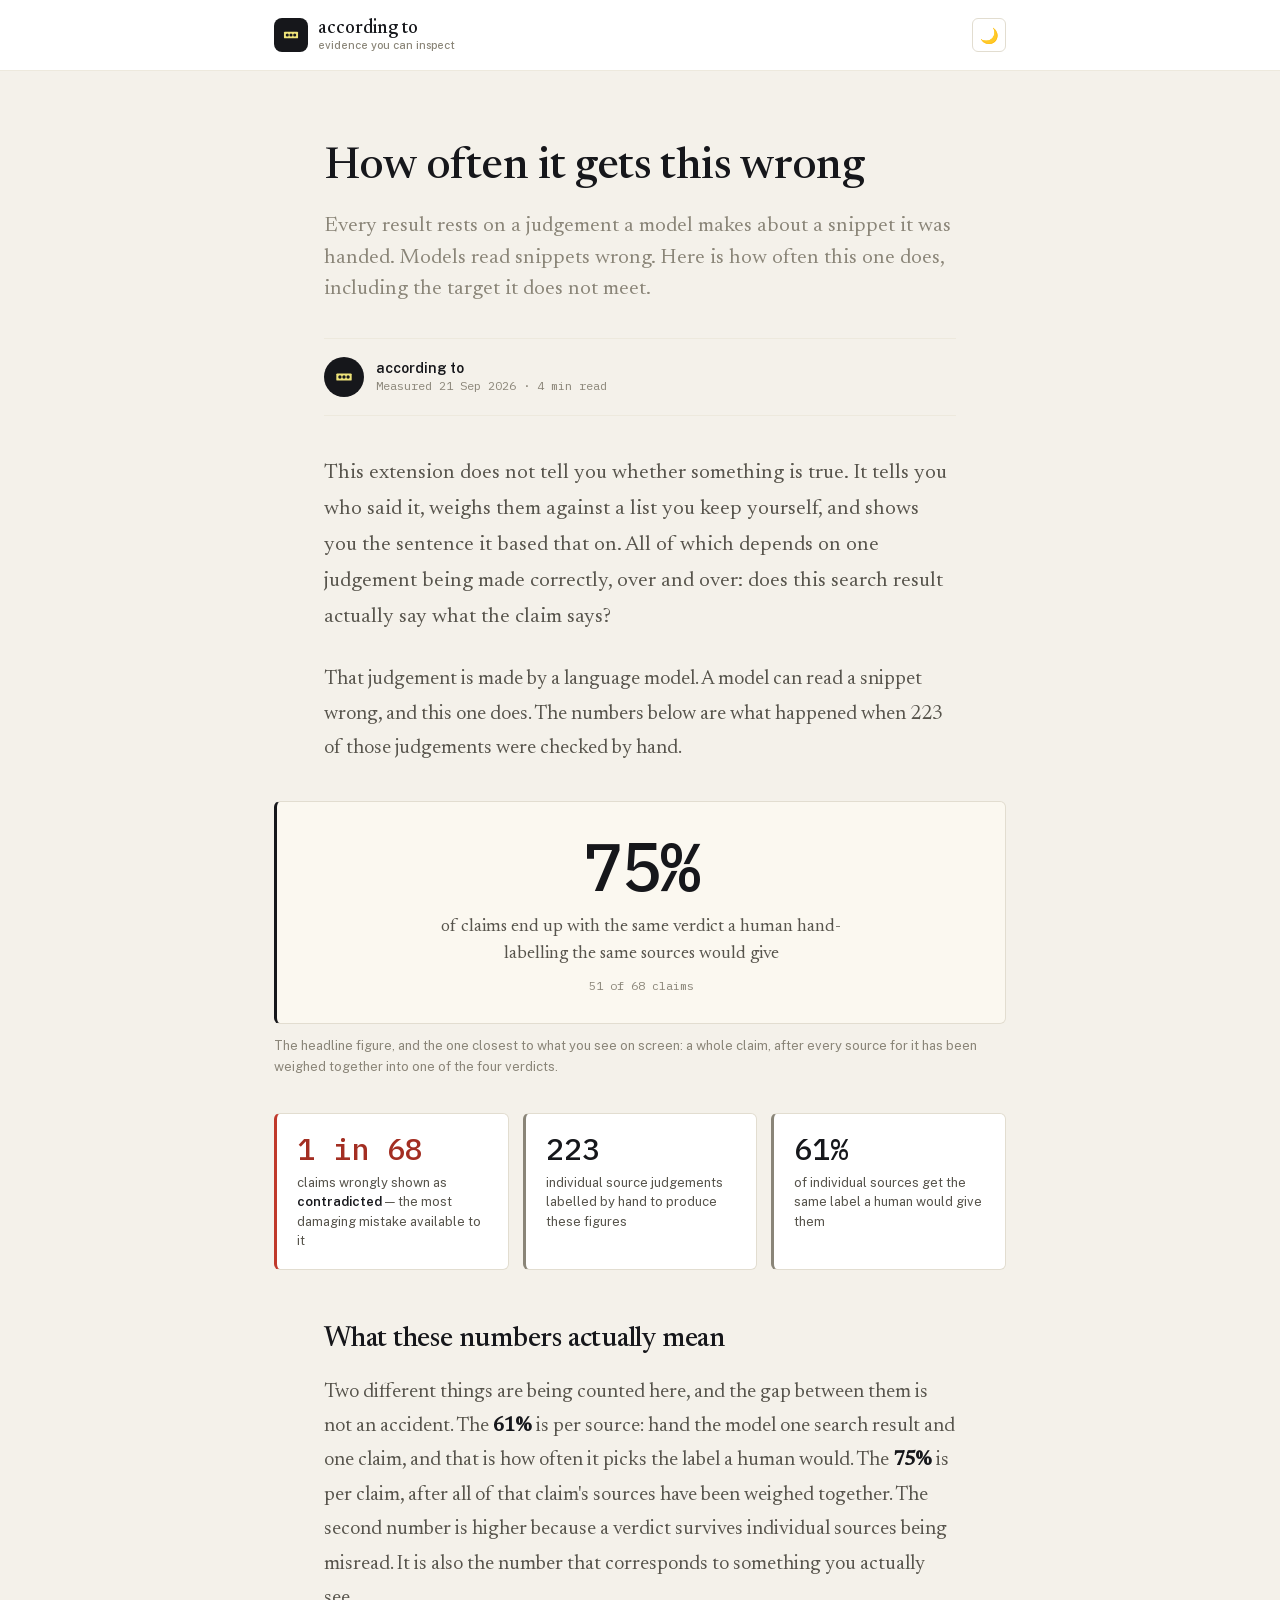
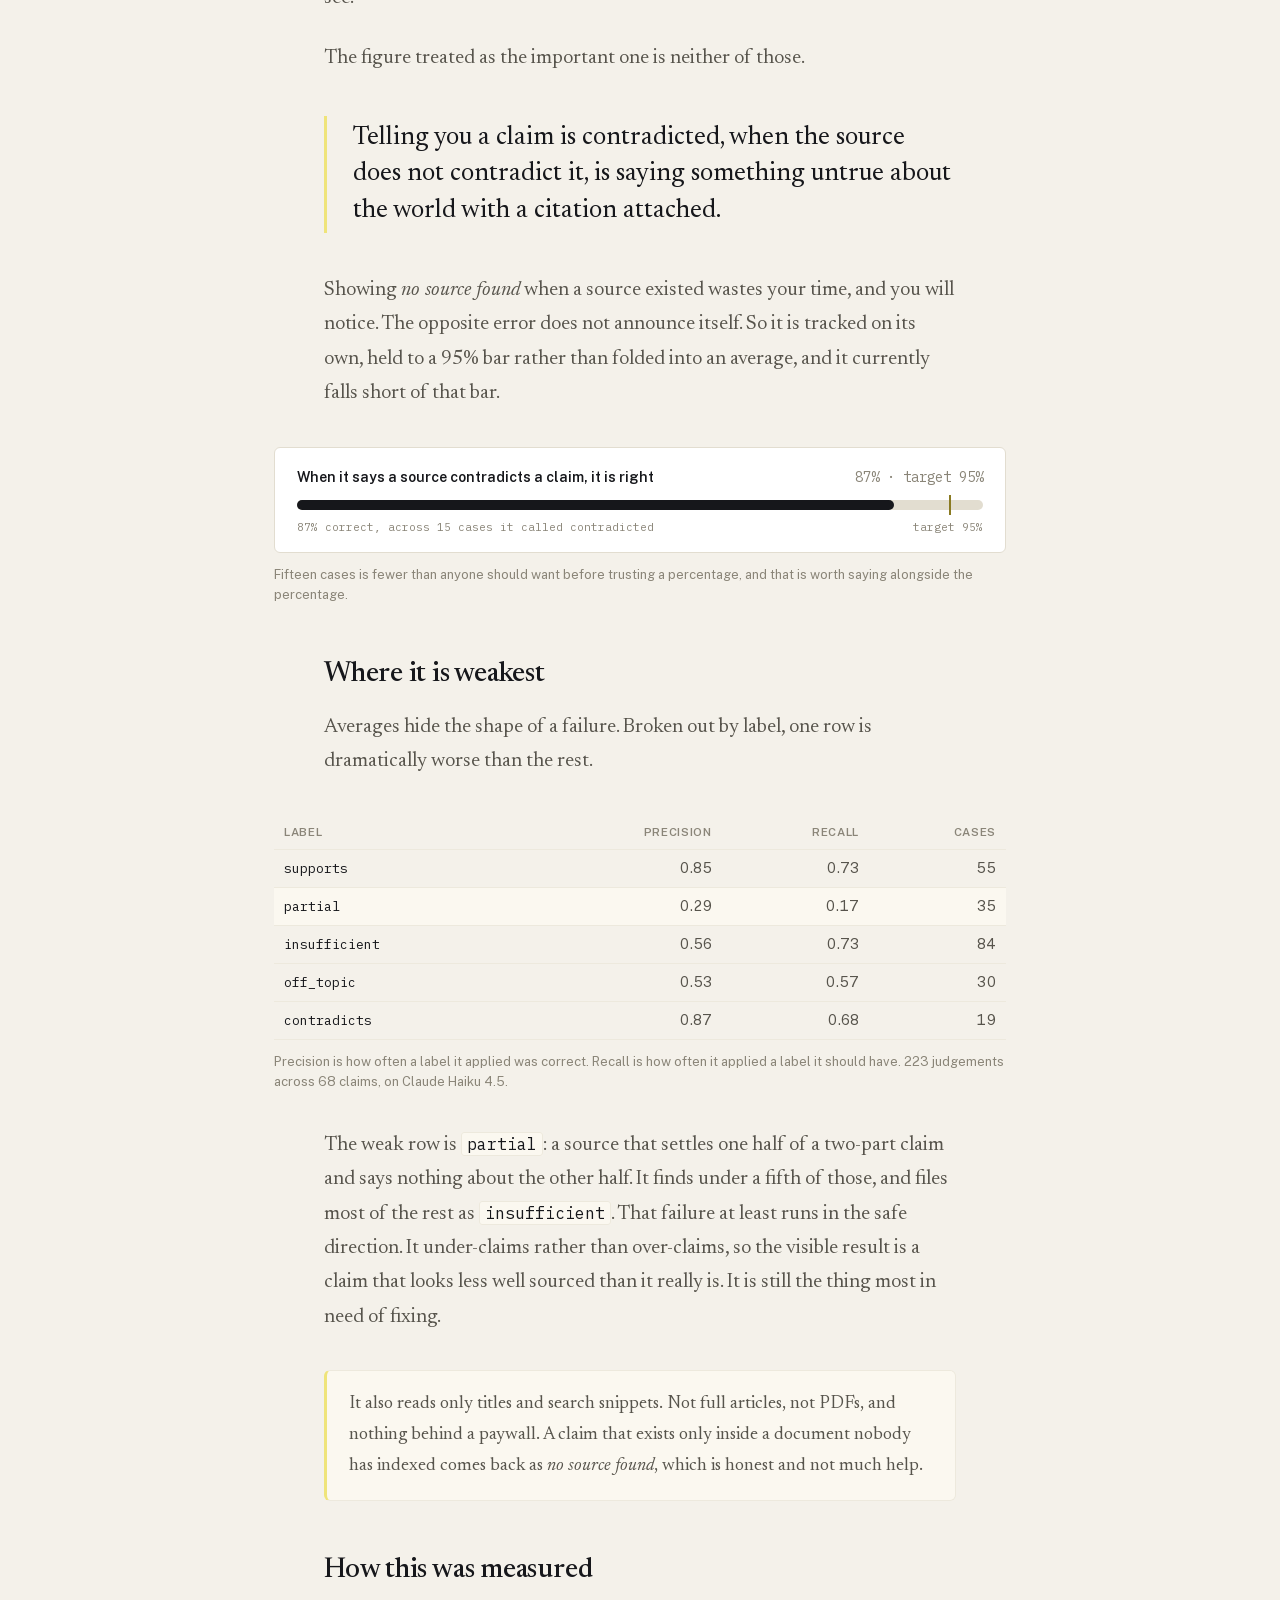
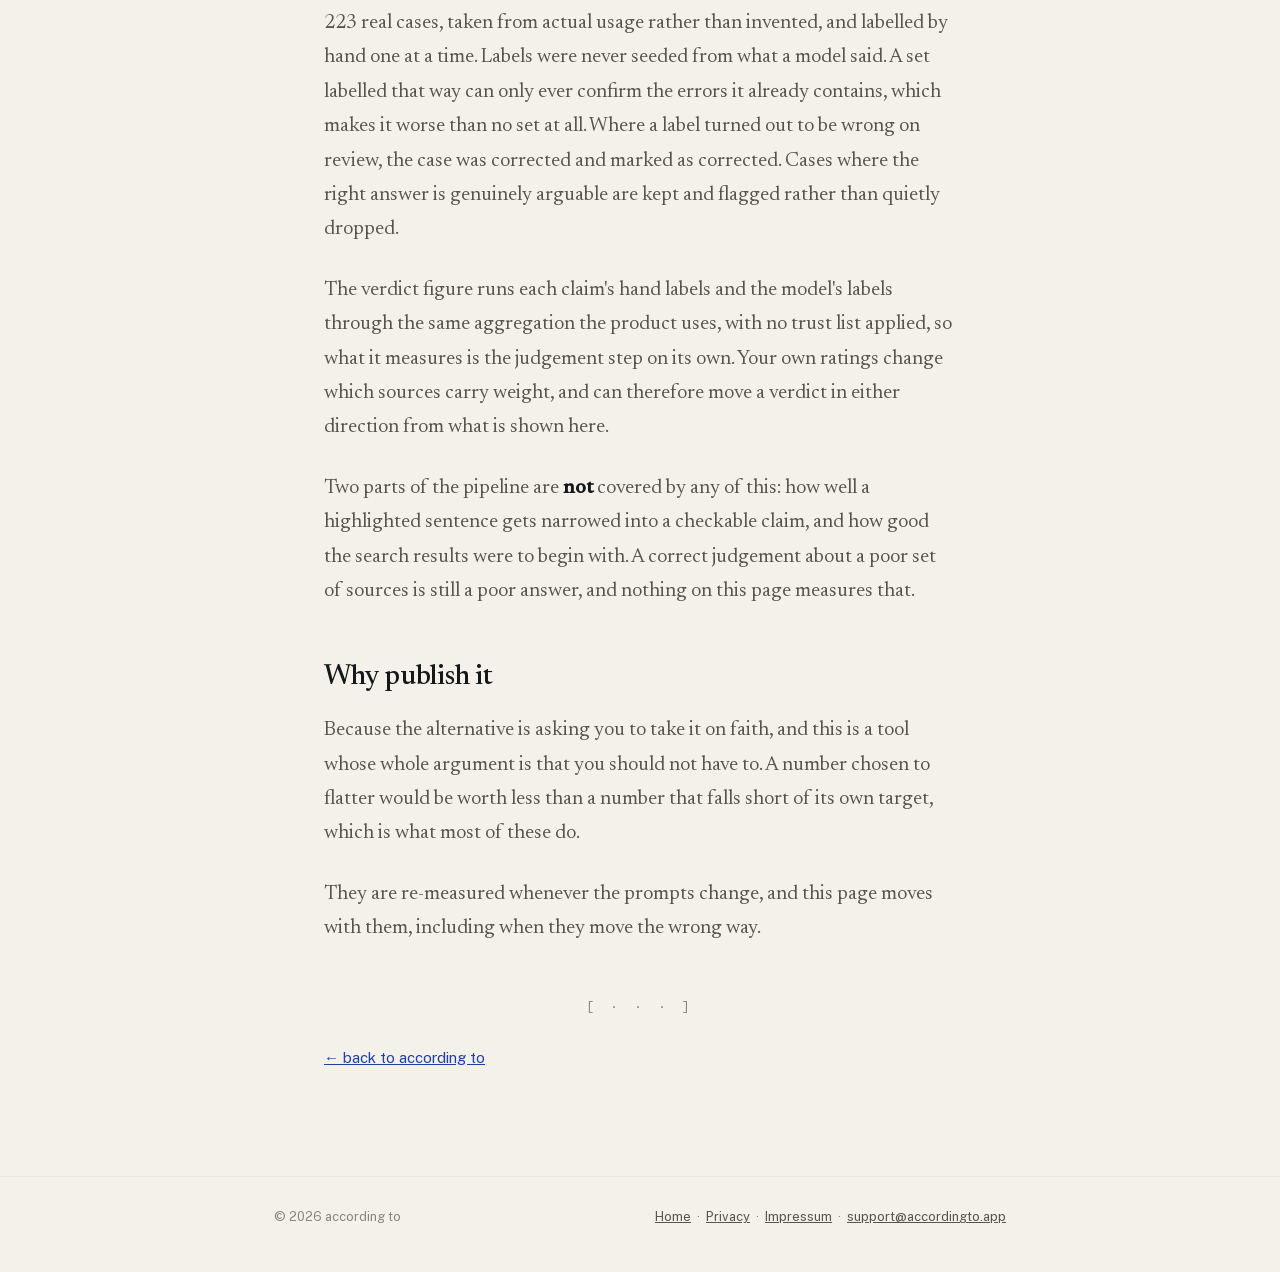
==== accuracy.html @ 65d90afd "Publish the numbers instead of asking to be trusted The site argues the model is boxed in and every " ====
<!DOCTYPE html>
<html lang="en">
<head>
<meta charset="utf-8" />
<!-- Same policy as privacy.html; see the note there for why it rides in a
     meta tag. This page makes no Supabase or backend calls of its own, so
     connect-src is narrowed to the analytics beacon only. -->
<meta http-equiv="Content-Security-Policy" content="default-src 'none'; script-src 'self' 'unsafe-inline' https://static.cloudflareinsights.com; style-src 'self' 'unsafe-inline'; font-src 'self'; img-src 'self' data:; connect-src 'self' https://cloudflareinsights.com; base-uri 'none'; form-action 'self'" />
<meta name="referrer" content="strict-origin-when-cross-origin" />
<script src="assets/theme-init.js"></script>
<meta name="viewport" content="width=device-width, initial-scale=1" />
<title>How often it gets this wrong — according to</title>
<meta name="description" content="Measured accuracy of according to's source judgements, on 223 hand-labelled cases. Including the target it does not meet." />
<meta property="og:title" content="How often it gets this wrong — according to" />
<meta property="og:description" content="Measured accuracy on 223 hand-labelled cases, including the target it does not meet." />
<meta property="og:type" content="article" />
<link rel="icon" href="data:image/svg+xml,%3Csvg xmlns='http://www.w3.org/2000/svg' viewBox='0 0 100 100'%3E%3Crect x='2' y='2' width='96' height='96' rx='18' fill='%2316171B'/%3E%3Crect x='18' y='35' width='64' height='30' rx='4' fill='%23EFE47A'/%3E%3Ccircle cx='33' cy='50' r='7' fill='%2316171B'/%3E%3Ccircle cx='50' cy='50' r='7' fill='%2316171B'/%3E%3Ccircle cx='67' cy='50' r='7' fill='%2316171B'/%3E%3C/svg%3E" />
<link rel="stylesheet" href="assets/fonts.css" />
<style>
  /* Token block copied from privacy.html so the static pages stay in
     lockstep. The two status colours are added because this page talks
     about verdicts, and they are used ONLY where the number is about that
     verdict — per BRAND.md colour carries verdict meaning and nothing else,
     which is why the meter fill, the hero and every other accent is ink. */
  :root {
    --ink: #16171B;
    --paper: #F4F1EA;
    --white: #FFFFFF;
    --callout: #FBF8F0;
    --slot: #EFE47A;
    --bracket: #8A7A22;
    --link: #1F3FA8;
    --link-hover: #16307E;
    --body-text: #57544C;
    --meta: #8A8578;
    --hairline: #E2DDD0;
    --hairline-soft: #EDE9DD;
    --contradicted: #C0392B;
    --contradicted-text: #A32E22;
    --track: #E2DDD0;
  }
  @media (prefers-color-scheme: dark) {
    :root:not([data-theme="light"]) {
      --ink: #F4F1EA;
      --paper: #16171B;
      --white: #1F2025;
      --callout: #24211A;
      --slot: #EFE47A;
      --bracket: #D9C862;
      --link: #7C9CF0;
      --link-hover: #A9BEF2;
      --body-text: #C9C4B8;
      --meta: #9C9686;
      --hairline: #35322A;
      --hairline-soft: #2A2820;
      --contradicted: #E06B5D;
      --contradicted-text: #E8897D;
      --track: #35322A;
    }
  }
  :root[data-theme="dark"] {
    --ink: #F4F1EA;
    --paper: #16171B;
    --white: #1F2025;
    --callout: #24211A;
    --slot: #EFE47A;
    --bracket: #D9C862;
    --link: #7C9CF0;
    --link-hover: #A9BEF2;
    --body-text: #C9C4B8;
    --meta: #9C9686;
    --hairline: #35322A;
    --hairline-soft: #2A2820;
    --contradicted: #E06B5D;
    --contradicted-text: #E8897D;
    --track: #35322A;
  }
  * { box-sizing: border-box; }
  html, body {
    margin: 0;
    background: var(--paper);
    color: var(--ink);
    font-family: 'Public Sans', -apple-system, BlinkMacSystemFont, sans-serif;
  }
  a { color: var(--link); }
  a:hover { color: var(--link-hover); }

  /* --- Article measure -----------------------------------------------
     Two widths, deliberately. Running text sits at 680px, which is about
     70 characters of Newsreader at this size and the width long-form is
     comfortable at. Figures are allowed 780px so a five-column table and a
     three-up row of numbers don't have to be cramped into the text column.
     Everything collapses to one width below 860px. */
  .measure { max-width: 680px; margin: 0 auto; padding: 0 24px; }
  .measure-wide { max-width: 780px; margin: 0 auto; padding: 0 24px; }

  header.top {
    background: var(--white);
    padding: 18px 0;
    border-bottom: 1px solid var(--hairline-soft);
  }
  .top-inner { display: flex; align-items: center; justify-content: space-between; gap: 16px; flex-wrap: wrap; }
  .brand { display: flex; align-items: center; gap: 10px; }
  .theme-toggle {
    width: 34px; height: 34px; border-radius: 6px; border: 1px solid var(--hairline); background: var(--white);
    font-size: 15px; line-height: 1; cursor: pointer; display: flex; align-items: center; justify-content: center;
    color: inherit;
  }
  .theme-toggle:hover { background: var(--paper); }
  .mark {
    width: 34px; height: 34px; border-radius: 8px; background: var(--ink);
    display: flex; align-items: center; justify-content: center; flex-shrink: 0;
  }
  .mark svg { width: 22px; height: 22px; }
  .wordmark { font-family: 'Newsreader', serif; font-weight: 500; font-size: 19px; white-space: nowrap; }
  .tagline { font-family: 'Public Sans', sans-serif; font-size: 11px; font-weight: 500; color: var(--meta); margin-top: 1px; }

  /* --- Masthead ------------------------------------------------------- */
  article { padding: 72px 0 80px; }
  h1 {
    font-family: 'Newsreader', serif;
    font-weight: 500;
    font-size: 44px;
    line-height: 1.14;
    letter-spacing: -0.012em;
    margin: 0 0 18px;
    color: var(--ink);
  }
  .deck {
    font-family: 'Newsreader', serif;
    font-weight: 400;
    font-size: 21px;
    line-height: 1.5;
    color: var(--meta);
    margin: 0 0 32px;
  }
  .byline {
    display: flex;
    align-items: center;
    gap: 12px;
    padding: 18px 0;
    border-top: 1px solid var(--hairline-soft);
    border-bottom: 1px solid var(--hairline-soft);
    margin-bottom: 40px;
  }
  .byline .mark { width: 40px; height: 40px; border-radius: 50%; }
  .byline .mark svg { width: 24px; height: 24px; }
  .byline-name { font-size: 14px; font-weight: 600; color: var(--ink); }
  .byline-meta {
    font-family: 'IBM Plex Mono', monospace;
    font-size: 12px;
    color: var(--meta);
    margin-top: 2px;
  }

  /* --- Running text ---------------------------------------------------
     Newsreader for body copy, not Public Sans. BRAND.md gives Newsreader
     to "the name, claims, headlines — the writer's voice", and this page is
     an argument rather than UI chrome. Sans is kept for the things that
     really are chrome: figure labels, table headers, the byline. */
  article p {
    font-family: 'Newsreader', serif;
    font-size: 20px;
    line-height: 1.72;
    color: var(--body-text);
    margin: 0 0 26px;
  }
  article p.first { font-size: 21px; }
  article strong { color: var(--ink); font-weight: 600; }
  article em { font-style: italic; }
  h2 {
    font-family: 'Newsreader', serif;
    font-weight: 500;
    font-size: 28px;
    line-height: 1.25;
    color: var(--ink);
    margin: 52px 0 18px;
    letter-spacing: -0.008em;
  }
  code {
    font-family: 'IBM Plex Mono', monospace;
    font-size: 0.8em;
    background: var(--callout);
    border: 1px solid var(--hairline-soft);
    border-radius: 3px;
    padding: 1px 5px;
    color: var(--ink);
  }

  /* --- Pull quote ----------------------------------------------------- */
  .pull {
    font-family: 'Newsreader', serif;
    font-size: 26px;
    line-height: 1.4;
    color: var(--ink);
    border-left: 3px solid var(--slot);
    padding: 4px 0 4px 26px;
    margin: 40px 0;
  }

  /* --- Figures --------------------------------------------------------
     Each block of numbers is a <figure> with a <figcaption>, so it reads as
     an exhibit in an article rather than a dashboard tile dropped into
     prose. Captions are sans and small: they are apparatus, not voice. */
  figure { margin: 36px 0; }
  figcaption {
    font-family: 'Public Sans', sans-serif;
    font-size: 13px;
    line-height: 1.55;
    color: var(--meta);
    margin-top: 12px;
  }

  .hero {
    background: var(--callout);
    border: 1px solid var(--hairline);
    border-left: 3px solid var(--ink);
    border-radius: 6px;
    padding: 30px 32px;
    text-align: center;
  }
  /* Counts are IBM Plex Mono per BRAND.md ("the machine speaking"), which
     also keeps the headline number out of the serif used for the writing —
     a measurement is not the author's voice. Proportional figures here;
     tabular widths make a 2-3 digit number look gappy at display size. The
     table below is where tabular-nums actually belongs. */
  .hero-value {
    font-family: 'IBM Plex Mono', monospace;
    font-weight: 500;
    font-size: 68px;
    line-height: 1;
    color: var(--ink);
    letter-spacing: -0.03em;
  }
  .hero-label {
    font-family: 'Newsreader', serif;
    font-size: 18px;
    line-height: 1.5;
    color: var(--body-text);
    margin: 14px auto 0;
    max-width: 42ch;
  }
  .hero-sub { font-family: 'IBM Plex Mono', monospace; font-size: 12px; color: var(--meta); margin-top: 10px; }

  .kpis { display: grid; grid-template-columns: repeat(3, 1fr); gap: 14px; }
  .kpi {
    background: var(--white);
    border: 1px solid var(--hairline);
    border-left: 3px solid var(--meta);
    border-radius: 6px;
    padding: 18px 20px;
  }
  .kpi.is-contradicted { border-left-color: var(--contradicted); }
  .kpi-value { font-family: 'IBM Plex Mono', monospace; font-weight: 500; font-size: 30px; line-height: 1.1; color: var(--ink); }
  .kpi.is-contradicted .kpi-value { color: var(--contradicted-text); }
  .kpi-label { font-size: 13px; line-height: 1.5; color: var(--body-text); margin-top: 8px; }

  /* A ratio against a stated limit is a meter, not a one-bar bar chart. The
     fill is ink, not a status colour: "below target" is not one of the four
     verdicts, and borrowing a verdict colour for it would make the palette
     mean two different things on one page. The target is a marked position
     on the track so the gap is shown rather than described. */
  .meter-block {
    background: var(--white);
    border: 1px solid var(--hairline);
    border-radius: 6px;
    padding: 20px 22px 18px;
  }
  .meter-head { display: flex; justify-content: space-between; align-items: baseline; gap: 12px; flex-wrap: wrap; margin-bottom: 14px; }
  .meter-title { font-size: 14px; color: var(--ink); font-weight: 600; }
  .meter-num { font-family: 'IBM Plex Mono', monospace; font-size: 14px; color: var(--meta); }
  .meter-track { position: relative; height: 10px; background: var(--track); border-radius: 5px; }
  .meter-fill { position: absolute; left: 0; top: 0; bottom: 0; width: 87%; background: var(--ink); border-radius: 5px; }
  .meter-target { position: absolute; left: 95%; top: -5px; bottom: -5px; width: 2px; background: var(--bracket); }
  .meter-legend {
    display: flex; justify-content: space-between; gap: 12px;
    font-family: 'IBM Plex Mono', monospace; font-size: 11px; color: var(--meta); margin-top: 10px;
  }

  table { width: 100%; border-collapse: collapse; font-size: 14px; font-family: 'Public Sans', sans-serif; }
  th, td { text-align: right; padding: 10px 10px; border-bottom: 1px solid var(--hairline-soft); }
  th:first-child, td:first-child { text-align: left; }
  thead th {
    font-size: 11.5px; font-weight: 600; color: var(--meta);
    text-transform: uppercase; letter-spacing: 0.06em;
  }
  tbody td { color: var(--body-text); font-variant-numeric: tabular-nums; }
  tbody th { font-family: 'IBM Plex Mono', monospace; font-weight: 400; font-size: 13px; color: var(--ink); }
  tbody tr.is-weak td, tbody tr.is-weak th { background: var(--callout); }

  .note {
    background: var(--callout);
    border: 1px solid var(--hairline-soft);
    border-left: 3px solid var(--slot);
    border-radius: 6px;
    padding: 18px 22px;
    margin: 36px 0;
  }
  .note p { margin: 0; font-size: 18px; }

  .endmark {
    margin: 52px 0 0;
    text-align: center;
    font-family: 'IBM Plex Mono', monospace;
    color: var(--meta);
    font-size: 13px;
    letter-spacing: 0.3em;
  }
  .backlink { margin-top: 30px; font-size: 15px; font-family: 'Public Sans', sans-serif; }

  footer {
    padding: 32px 0 48px;
    border-top: 1px solid var(--hairline-soft);
    color: var(--meta);
    font-size: 13px;
  }
  .footer-inner { display: flex; justify-content: space-between; flex-wrap: wrap; gap: 10px; }
  footer a { color: var(--body-text); }

  @media (max-width: 860px) {
    .measure-wide { max-width: 680px; }
  }
  @media (max-width: 560px) {
    article { padding: 44px 0 56px; }
    h1 { font-size: 32px; }
    .deck { font-size: 18px; }
    h2 { font-size: 24px; margin-top: 42px; }
    article p, .note p { font-size: 18px; }
    article p.first { font-size: 19px; }
    .pull { font-size: 21px; padding-left: 18px; }
    .hero { padding: 24px 20px; }
    .hero-value { font-size: 50px; }
    .hero-label { font-size: 17px; }
    .kpis { grid-template-columns: 1fr; }
    table { font-size: 13px; }
    th, td { padding: 8px 6px; }
  }
</style>
</head>
<body>

<header class="top">
  <div class="measure-wide top-inner">
    <a class="brand" href="index.html" style="text-decoration:none; color:inherit;">
      <div class="mark">
        <svg viewBox="0 0 100 100"><rect x="18" y="35" width="64" height="30" rx="4" fill="#EFE47A"/><circle cx="33" cy="50" r="7" fill="#16171B"/><circle cx="50" cy="50" r="7" fill="#16171B"/><circle cx="67" cy="50" r="7" fill="#16171B"/></svg>
      </div>
      <div>
        <div class="wordmark">according to</div>
        <div class="tagline">evidence you can inspect</div>
      </div>
    </a>
    <button type="button" id="theme-toggle" class="theme-toggle"></button>
  </div>
</header>

<article>
  <div class="measure">
    <h1>How often it gets this wrong</h1>
    <p class="deck">
      Every result rests on a judgement a model makes about a snippet it
      was handed. Models read snippets wrong. Here is how often this one
      does, including the target it does not meet.
    </p>

    <div class="byline">
      <div class="mark">
        <svg viewBox="0 0 100 100"><rect x="18" y="35" width="64" height="30" rx="4" fill="#EFE47A"/><circle cx="33" cy="50" r="7" fill="#16171B"/><circle cx="50" cy="50" r="7" fill="#16171B"/><circle cx="67" cy="50" r="7" fill="#16171B"/></svg>
      </div>
      <div>
        <div class="byline-name">according to</div>
        <div class="byline-meta">Measured 21 Sep 2026 · 4 min read</div>
      </div>
    </div>

    <p class="first">
      This extension does not tell you whether something is true. It tells
      you who said it, weighs them against a list you keep yourself, and
      shows you the sentence it based that on. All of which depends on one
      judgement being made correctly, over and over: does this search
      result actually say what the claim says?
    </p>

    <p>
      That judgement is made by a language model. A model can read a
      snippet wrong, and this one does. The numbers below are what
      happened when 223 of those judgements were checked by hand.
    </p>
  </div>

  <div class="measure-wide">
    <figure>
      <div class="hero">
        <div class="hero-value">75%</div>
        <div class="hero-label">of claims end up with the same verdict a human hand-labelling the same sources would give</div>
        <div class="hero-sub">51 of 68 claims</div>
      </div>
      <figcaption>
        The headline figure, and the one closest to what you see on screen:
        a whole claim, after every source for it has been weighed together
        into one of the four verdicts.
      </figcaption>
    </figure>

    <figure>
      <div class="kpis">
        <div class="kpi is-contradicted">
          <div class="kpi-value">1 in 68</div>
          <div class="kpi-label">claims wrongly shown as <strong>contradicted</strong> — the most damaging mistake available to it</div>
        </div>
        <div class="kpi">
          <div class="kpi-value">223</div>
          <div class="kpi-label">individual source judgements labelled by hand to produce these figures</div>
        </div>
        <div class="kpi">
          <div class="kpi-value">61%</div>
          <div class="kpi-label">of individual sources get the same label a human would give them</div>
        </div>
      </div>
    </figure>
  </div>

  <div class="measure">
    <h2>What these numbers actually mean</h2>

    <p>
      Two different things are being counted here, and the gap between
      them is not an accident. The <strong>61%</strong> is per source:
      hand the model one search result and one claim, and that is how
      often it picks the label a human would. The <strong>75%</strong> is
      per claim, after all of that claim's sources have been weighed
      together. The second number is higher because a verdict survives
      individual sources being misread. It is also the number that
      corresponds to something you actually see.
    </p>

    <p>
      The figure treated as the important one is neither of those.
    </p>

    <p class="pull">
      Telling you a claim is contradicted, when the source does not
      contradict it, is saying something untrue about the world with a
      citation attached.
    </p>

    <p>
      Showing <em>no source found</em> when a source existed wastes your
      time, and you will notice. The opposite error does not announce
      itself. So it is tracked on its own, held to a 95% bar rather than
      folded into an average, and it currently falls short of that bar.
    </p>
  </div>

  <div class="measure-wide">
    <figure>
      <div class="meter-block">
        <div class="meter-head">
          <span class="meter-title">When it says a source contradicts a claim, it is right</span>
          <span class="meter-num">87% · target 95%</span>
        </div>
        <div class="meter-track">
          <div class="meter-fill"></div>
          <div class="meter-target" title="target: 95%"></div>
        </div>
        <div class="meter-legend">
          <span>87% correct, across 15 cases it called contradicted</span>
          <span>target 95%</span>
        </div>
      </div>
      <figcaption>
        Fifteen cases is fewer than anyone should want before trusting a
        percentage, and that is worth saying alongside the percentage.
      </figcaption>
    </figure>
  </div>

  <div class="measure">
    <h2>Where it is weakest</h2>

    <p>
      Averages hide the shape of a failure. Broken out by label, one row
      is dramatically worse than the rest.
    </p>
  </div>

  <div class="measure-wide">
    <figure>
      <table>
        <thead>
          <tr>
            <th scope="col">Label</th>
            <th scope="col">Precision</th>
            <th scope="col">Recall</th>
            <th scope="col">Cases</th>
          </tr>
        </thead>
        <tbody>
          <tr><th scope="row">supports</th><td>0.85</td><td>0.73</td><td>55</td></tr>
          <tr class="is-weak"><th scope="row">partial</th><td>0.29</td><td>0.17</td><td>35</td></tr>
          <tr><th scope="row">insufficient</th><td>0.56</td><td>0.73</td><td>84</td></tr>
          <tr><th scope="row">off_topic</th><td>0.53</td><td>0.57</td><td>30</td></tr>
          <tr><th scope="row">contradicts</th><td>0.87</td><td>0.68</td><td>19</td></tr>
        </tbody>
      </table>
      <figcaption>
        Precision is how often a label it applied was correct. Recall is
        how often it applied a label it should have. 223 judgements across
        68 claims, on Claude Haiku 4.5.
      </figcaption>
    </figure>
  </div>

  <div class="measure">
    <p>
      The weak row is <code>partial</code>: a source that settles one half
      of a two-part claim and says nothing about the other half. It finds
      under a fifth of those, and files most of the rest as
      <code>insufficient</code>. That failure at least runs in the safe
      direction. It under-claims rather than over-claims, so the visible
      result is a claim that looks less well sourced than it really is.
      It is still the thing most in need of fixing.
    </p>

    <div class="note">
      <p>
        It also reads only titles and search snippets. Not full articles,
        not PDFs, and nothing behind a paywall. A claim that exists only
        inside a document nobody has indexed comes back as <em>no source
        found</em>, which is honest and not much help.
      </p>
    </div>

    <h2>How this was measured</h2>

    <p>
      223 real cases, taken from actual usage rather than invented, and
      labelled by hand one at a time. Labels were never seeded from what a
      model said. A set labelled that way can only ever confirm the errors
      it already contains, which makes it worse than no set at all. Where
      a label turned out to be wrong on review, the case was corrected and
      marked as corrected. Cases where the right answer is genuinely
      arguable are kept and flagged rather than quietly dropped.
    </p>

    <p>
      The verdict figure runs each claim's hand labels and the model's
      labels through the same aggregation the product uses, with no trust
      list applied, so what it measures is the judgement step on its own.
      Your own ratings change which sources carry weight, and can
      therefore move a verdict in either direction from what is shown
      here.
    </p>

    <p>
      Two parts of the pipeline are <strong>not</strong> covered by any of
      this: how well a highlighted sentence gets narrowed into a checkable
      claim, and how good the search results were to begin with. A correct
      judgement about a poor set of sources is still a poor answer, and
      nothing on this page measures that.
    </p>

    <h2>Why publish it</h2>

    <p>
      Because the alternative is asking you to take it on faith, and this
      is a tool whose whole argument is that you should not have to. A
      number chosen to flatter would be worth less than a number that
      falls short of its own target, which is what most of these do.
    </p>

    <p>
      They are re-measured whenever the prompts change, and this page moves
      with them, including when they move the wrong way.
    </p>

    <div class="endmark">[ · · · ]</div>

    <p class="backlink"><a href="index.html">← back to according to</a></p>
  </div>
</article>

<footer>
  <div class="measure-wide footer-inner">
    <span>© 2026 according to</span>
    <span>
      <a href="index.html">Home</a>
      &nbsp;·&nbsp;
      <a href="privacy.html">Privacy</a>
      &nbsp;·&nbsp;
      <a href="impressum.html">Impressum</a>
      &nbsp;·&nbsp;
      <a href="mailto:support@accordingto.app">support@accordingto.app</a>
    </span>
  </div>
</footer>

<script type="module">
  import { initThemeToggle } from "./assets/theme.js";
  initThemeToggle(document.getElementById("theme-toggle"));
</script>

<!-- Cloudflare Web Analytics, same cookieless setup and the same reason as
     every other page here; see privacy.html for the full note. -->
<script defer src="https://static.cloudflareinsights.com/beacon.min.js" data-cf-beacon='{"token": "5dee5a6dd27b459882c995004326b270"}'></script>

</body>
</html>
---- assets/fonts.css ----
/* Self-hosted copies of the three brand faces, replacing the stylesheet and
   font files that were being hotlinked from fonts.googleapis.com and
   fonts.gstatic.com on every page load.

   Why: hotlinking discloses each visitor's IP address to Google purely to
   fetch a font, which is a disclosure with no upside for the visitor and a
   well-litigated one in DE/AT (LG Muenchen I, 3 O 17493/20, Jan 2022). It also
   meant the privacy policy had to explain a third party that the site did not
   need. Serving the same files from this origin removes the third party, the
   disclosure and the explanation at once, and removes two remote round-trips
   from first paint.

   All three faces are SIL Open Font License 1.1, which permits bundling and
   redistribution -- see handoff/BRAND.md in the extension repo.

   Latin and latin-ext subsets only. The cyrillic, greek and vietnamese
   subsets Google also serves are dropped: nothing on this site sets text in
   them, and unicode-range means a browser would never download them anyway --
   they would only be dead weight in the repo.

   Generated from the css2 API response; regenerate the same way if a weight
   is ever added to the brand. */

/* latin-ext */
@font-face {
  font-family: 'IBM Plex Mono';
  font-style: normal;
  font-weight: 400;
  font-display: swap;
  src: url(fonts/ibm-plex-mono-400-latin-ext.woff2) format('woff2');
  unicode-range: U+0100-02BA, U+02BD-02C5, U+02C7-02CC, U+02CE-02D7, U+02DD-02FF, U+0304, U+0308, U+0329, U+1D00-1DBF, U+1E00-1E9F, U+1EF2-1EFF, U+2020, U+20A0-20AB, U+20AD-20C0, U+2113, U+2C60-2C7F, U+A720-A7FF;
}
/* latin */
@font-face {
  font-family: 'IBM Plex Mono';
  font-style: normal;
  font-weight: 400;
  font-display: swap;
  src: url(fonts/ibm-plex-mono-400-latin.woff2) format('woff2');
  unicode-range: U+0000-00FF, U+0131, U+0152-0153, U+02BB-02BC, U+02C6, U+02DA, U+02DC, U+0304, U+0308, U+0329, U+2000-206F, U+20AC, U+2122, U+2191, U+2193, U+2212, U+2215, U+FEFF, U+FFFD;
}
/* latin-ext */
@font-face {
  font-family: 'IBM Plex Mono';
  font-style: normal;
  font-weight: 500;
  font-display: swap;
  src: url(fonts/ibm-plex-mono-500-latin-ext.woff2) format('woff2');
  unicode-range: U+0100-02BA, U+02BD-02C5, U+02C7-02CC, U+02CE-02D7, U+02DD-02FF, U+0304, U+0308, U+0329, U+1D00-1DBF, U+1E00-1E9F, U+1EF2-1EFF, U+2020, U+20A0-20AB, U+20AD-20C0, U+2113, U+2C60-2C7F, U+A720-A7FF;
}
/* latin */
@font-face {
  font-family: 'IBM Plex Mono';
  font-style: normal;
  font-weight: 500;
  font-display: swap;
  src: url(fonts/ibm-plex-mono-500-latin.woff2) format('woff2');
  unicode-range: U+0000-00FF, U+0131, U+0152-0153, U+02BB-02BC, U+02C6, U+02DA, U+02DC, U+0304, U+0308, U+0329, U+2000-206F, U+20AC, U+2122, U+2191, U+2193, U+2212, U+2215, U+FEFF, U+FFFD;
}
/* latin-ext */
@font-face {
  font-family: 'Newsreader';
  font-style: italic;
  font-weight: 400;
  font-display: swap;
  src: url(fonts/newsreader-400-italic-latin-ext.woff2) format('woff2');
  unicode-range: U+0100-02BA, U+02BD-02C5, U+02C7-02CC, U+02CE-02D7, U+02DD-02FF, U+0304, U+0308, U+0329, U+1D00-1DBF, U+1E00-1E9F, U+1EF2-1EFF, U+2020, U+20A0-20AB, U+20AD-20C0, U+2113, U+2C60-2C7F, U+A720-A7FF;
}
/* latin */
@font-face {
  font-family: 'Newsreader';
  font-style: italic;
  font-weight: 400;
  font-display: swap;
  src: url(fonts/newsreader-400-italic-latin.woff2) format('woff2');
  unicode-range: U+0000-00FF, U+0131, U+0152-0153, U+02BB-02BC, U+02C6, U+02DA, U+02DC, U+0304, U+0308, U+0329, U+2000-206F, U+20AC, U+2122, U+2191, U+2193, U+2212, U+2215, U+FEFF, U+FFFD;
}
/* latin-ext */
@font-face {
  font-family: 'Newsreader';
  font-style: normal;
  font-weight: 400;
  font-display: swap;
  src: url(fonts/newsreader-400-latin-ext.woff2) format('woff2');
  unicode-range: U+0100-02BA, U+02BD-02C5, U+02C7-02CC, U+02CE-02D7, U+02DD-02FF, U+0304, U+0308, U+0329, U+1D00-1DBF, U+1E00-1E9F, U+1EF2-1EFF, U+2020, U+20A0-20AB, U+20AD-20C0, U+2113, U+2C60-2C7F, U+A720-A7FF;
}
/* latin */
@font-face {
  font-family: 'Newsreader';
  font-style: normal;
  font-weight: 400;
  font-display: swap;
  src: url(fonts/newsreader-400-latin.woff2) format('woff2');
  unicode-range: U+0000-00FF, U+0131, U+0152-0153, U+02BB-02BC, U+02C6, U+02DA, U+02DC, U+0304, U+0308, U+0329, U+2000-206F, U+20AC, U+2122, U+2191, U+2193, U+2212, U+2215, U+FEFF, U+FFFD;
}
/* latin-ext */
@font-face {
  font-family: 'Newsreader';
  font-style: normal;
  font-weight: 500;
  font-display: swap;
  src: url(fonts/newsreader-500-latin-ext.woff2) format('woff2');
  unicode-range: U+0100-02BA, U+02BD-02C5, U+02C7-02CC, U+02CE-02D7, U+02DD-02FF, U+0304, U+0308, U+0329, U+1D00-1DBF, U+1E00-1E9F, U+1EF2-1EFF, U+2020, U+20A0-20AB, U+20AD-20C0, U+2113, U+2C60-2C7F, U+A720-A7FF;
}
/* latin */
@font-face {
  font-family: 'Newsreader';
  font-style: normal;
  font-weight: 500;
  font-display: swap;
  src: url(fonts/newsreader-500-latin.woff2) format('woff2');
  unicode-range: U+0000-00FF, U+0131, U+0152-0153, U+02BB-02BC, U+02C6, U+02DA, U+02DC, U+0304, U+0308, U+0329, U+2000-206F, U+20AC, U+2122, U+2191, U+2193, U+2212, U+2215, U+FEFF, U+FFFD;
}
/* latin-ext */
@font-face {
  font-family: 'Public Sans';
  font-style: normal;
  font-weight: 400;
  font-display: swap;
  src: url(fonts/public-sans-400-latin-ext.woff2) format('woff2');
  unicode-range: U+0100-02BA, U+02BD-02C5, U+02C7-02CC, U+02CE-02D7, U+02DD-02FF, U+0304, U+0308, U+0329, U+1D00-1DBF, U+1E00-1E9F, U+1EF2-1EFF, U+2020, U+20A0-20AB, U+20AD-20C0, U+2113, U+2C60-2C7F, U+A720-A7FF;
}
/* latin */
@font-face {
  font-family: 'Public Sans';
  font-style: normal;
  font-weight: 400;
  font-display: swap;
  src: url(fonts/public-sans-400-latin.woff2) format('woff2');
  unicode-range: U+0000-00FF, U+0131, U+0152-0153, U+02BB-02BC, U+02C6, U+02DA, U+02DC, U+0304, U+0308, U+0329, U+2000-206F, U+20AC, U+2122, U+2191, U+2193, U+2212, U+2215, U+FEFF, U+FFFD;
}
/* latin-ext */
@font-face {
  font-family: 'Public Sans';
  font-style: normal;
  font-weight: 500;
  font-display: swap;
  src: url(fonts/public-sans-500-latin-ext.woff2) format('woff2');
  unicode-range: U+0100-02BA, U+02BD-02C5, U+02C7-02CC, U+02CE-02D7, U+02DD-02FF, U+0304, U+0308, U+0329, U+1D00-1DBF, U+1E00-1E9F, U+1EF2-1EFF, U+2020, U+20A0-20AB, U+20AD-20C0, U+2113, U+2C60-2C7F, U+A720-A7FF;
}
/* latin */
@font-face {
  font-family: 'Public Sans';
  font-style: normal;
  font-weight: 500;
  font-display: swap;
  src: url(fonts/public-sans-500-latin.woff2) format('woff2');
  unicode-range: U+0000-00FF, U+0131, U+0152-0153, U+02BB-02BC, U+02C6, U+02DA, U+02DC, U+0304, U+0308, U+0329, U+2000-206F, U+20AC, U+2122, U+2191, U+2193, U+2212, U+2215, U+FEFF, U+FFFD;
}
/* latin-ext */
@font-face {
  font-family: 'Public Sans';
  font-style: normal;
  font-weight: 600;
  font-display: swap;
  src: url(fonts/public-sans-600-latin-ext.woff2) format('woff2');
  unicode-range: U+0100-02BA, U+02BD-02C5, U+02C7-02CC, U+02CE-02D7, U+02DD-02FF, U+0304, U+0308, U+0329, U+1D00-1DBF, U+1E00-1E9F, U+1EF2-1EFF, U+2020, U+20A0-20AB, U+20AD-20C0, U+2113, U+2C60-2C7F, U+A720-A7FF;
}
/* latin */
@font-face {
  font-family: 'Public Sans';
  font-style: normal;
  font-weight: 600;
  font-display: swap;
  src: url(fonts/public-sans-600-latin.woff2) format('woff2');
  unicode-range: U+0000-00FF, U+0131, U+0152-0153, U+02BB-02BC, U+02C6, U+02DA, U+02DC, U+0304, U+0308, U+0329, U+2000-206F, U+20AC, U+2122, U+2191, U+2193, U+2212, U+2215, U+FEFF, U+FFFD;
}
/* latin-ext */
@font-face {
  font-family: 'Public Sans';
  font-style: normal;
  font-weight: 700;
  font-display: swap;
  src: url(fonts/public-sans-700-latin-ext.woff2) format('woff2');
  unicode-range: U+0100-02BA, U+02BD-02C5, U+02C7-02CC, U+02CE-02D7, U+02DD-02FF, U+0304, U+0308, U+0329, U+1D00-1DBF, U+1E00-1E9F, U+1EF2-1EFF, U+2020, U+20A0-20AB, U+20AD-20C0, U+2113, U+2C60-2C7F, U+A720-A7FF;
}
/* latin */
@font-face {
  font-family: 'Public Sans';
  font-style: normal;
  font-weight: 700;
  font-display: swap;
  src: url(fonts/public-sans-700-latin.woff2) format('woff2');
  unicode-range: U+0000-00FF, U+0131, U+0152-0153, U+02BB-02BC, U+02C6, U+02DA, U+02DC, U+0304, U+0308, U+0329, U+2000-206F, U+20AC, U+2122, U+2191, U+2193, U+2212, U+2215, U+FEFF, U+FFFD;
}
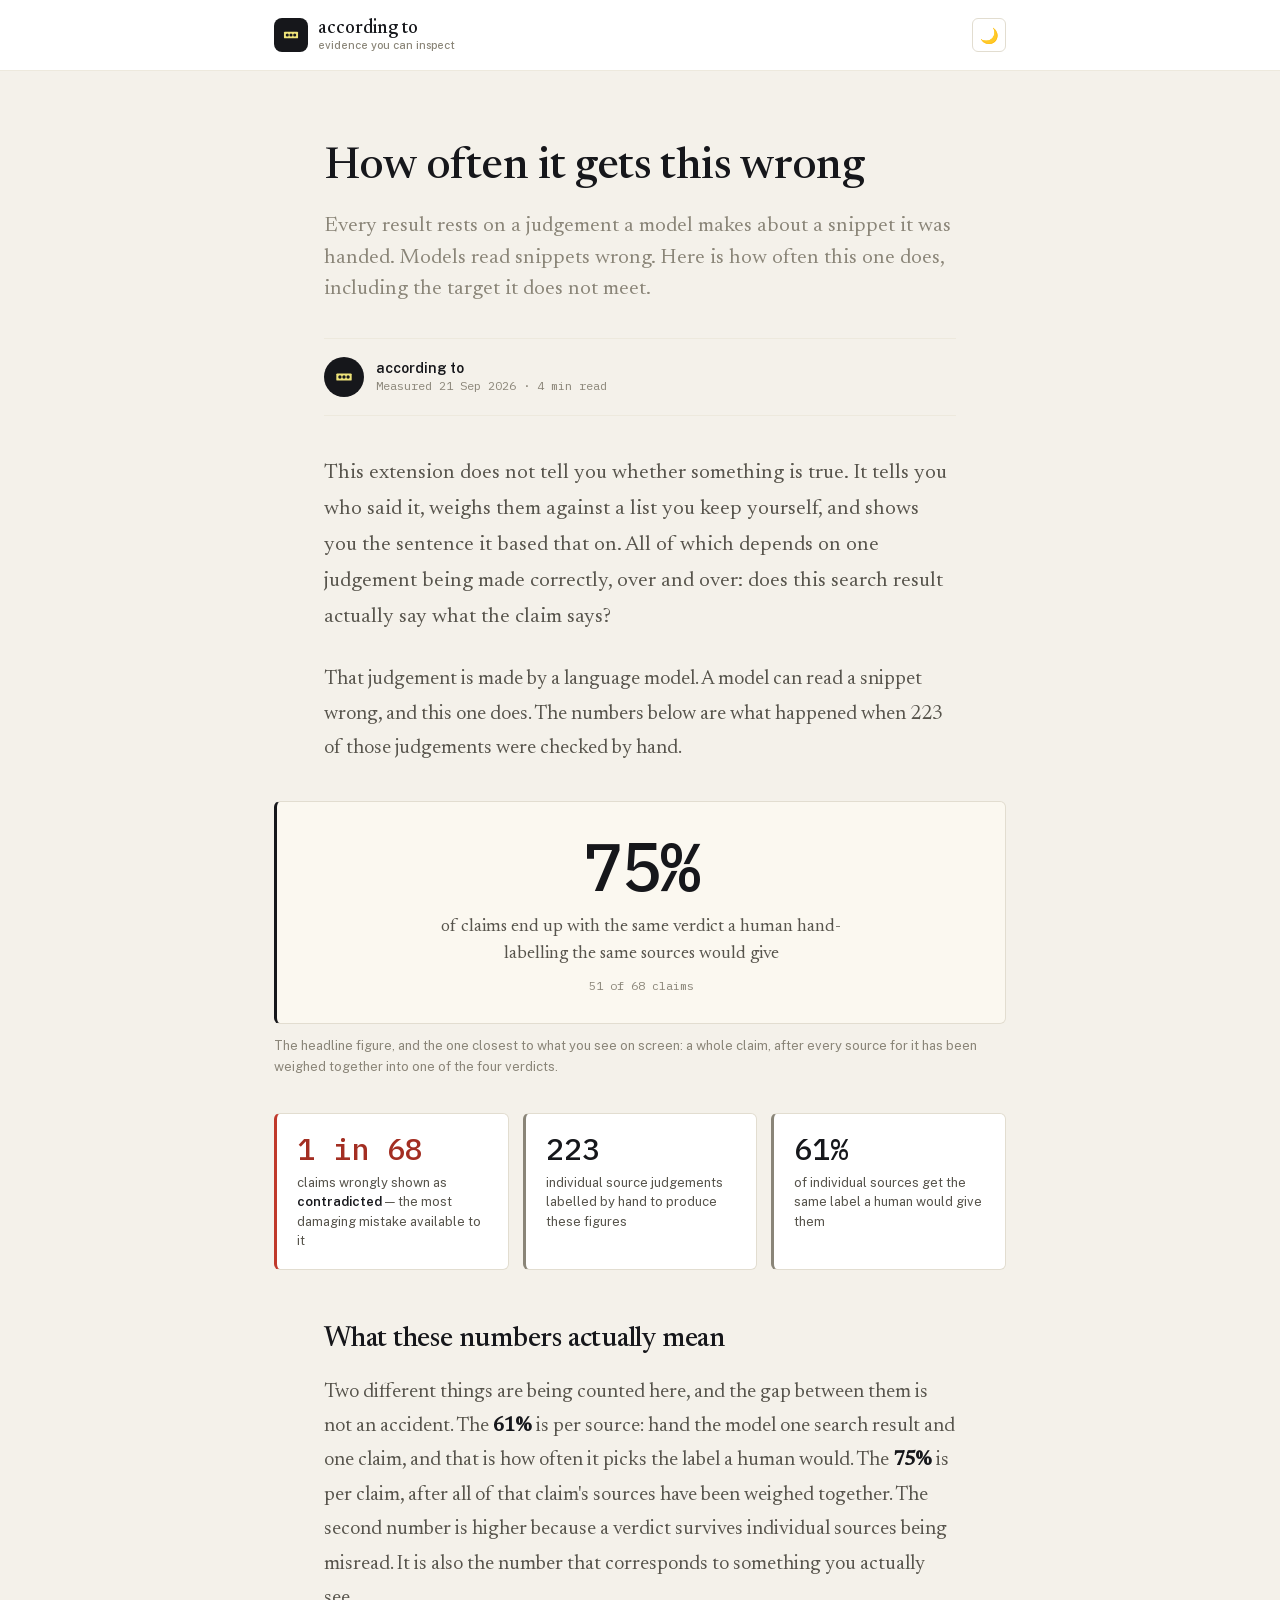
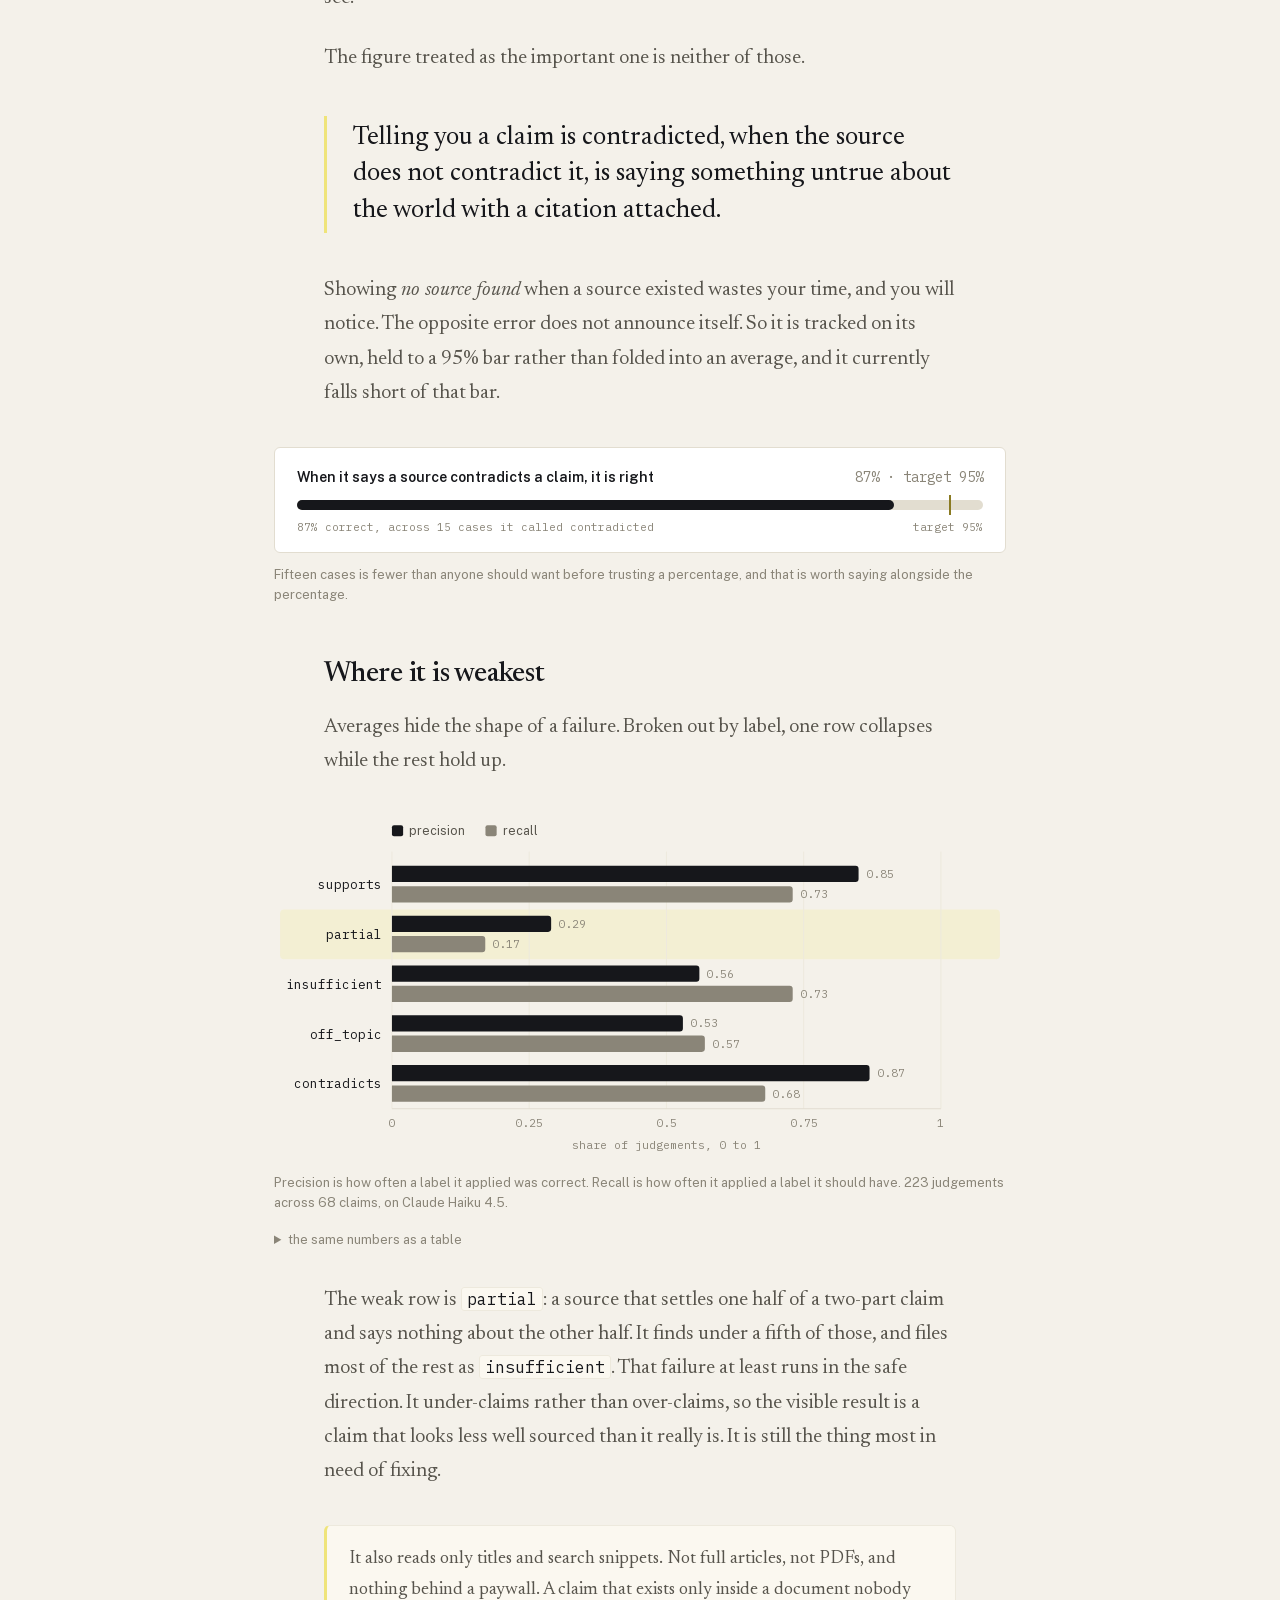
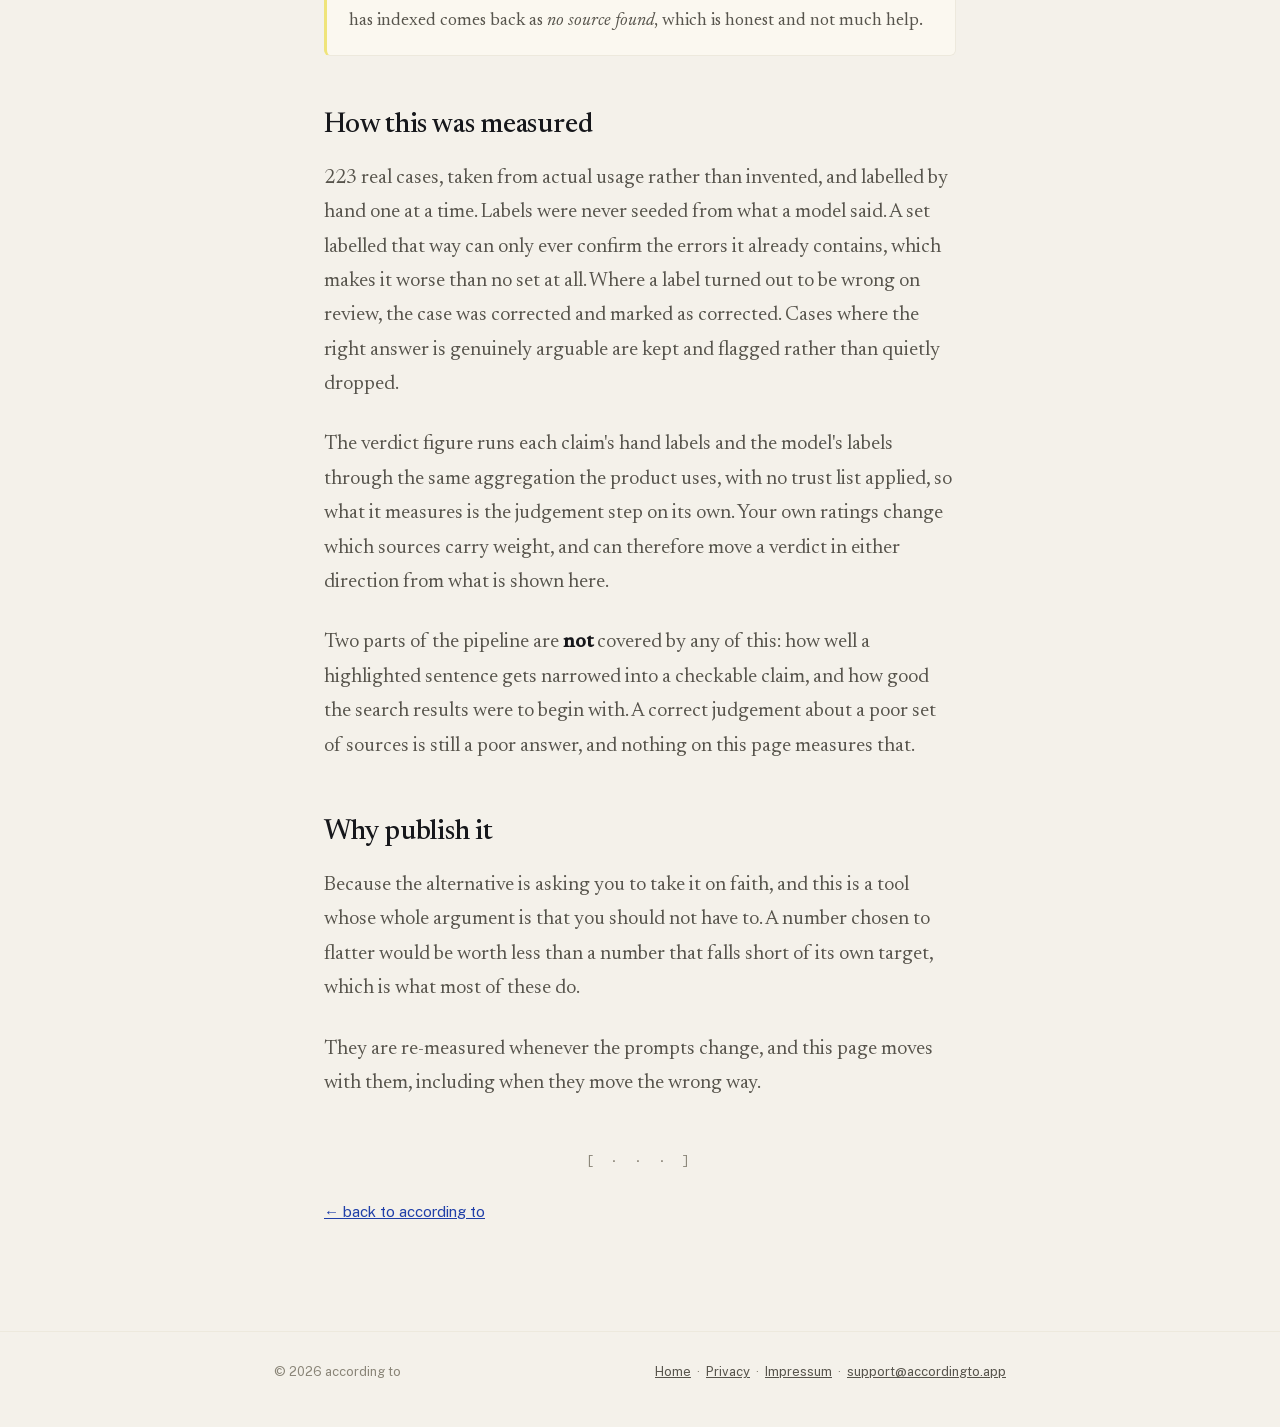
==== commit 7845e57c: "Show the label that collapses, don't just tabulate it "One row is dramatically worse than the rest" " ====
--- a/accuracy.html
+++ b/accuracy.html
@@ -277,6 +277,38 @@
     font-family: 'IBM Plex Mono', monospace; font-size: 11px; color: var(--meta); margin-top: 10px;
   }
 
+  /* Chart. Two series, encoded by lightness rather than hue: BRAND.md
+     reserves colour for verdict meaning, so a chromatic second series would
+     make the palette mean two things on this page. The dataviz validator
+     flags the pair as "reads gray" and outside the categorical lightness
+     band — both true and both intended — while the three checks that govern
+     legibility pass wide: CVD separation ΔE 40.9 light / 28.4 dark, normal
+     vision 41.3 / 28.5, contrast ≥3:1, against a floor of 15. Direct value
+     labels and a legend carry identity as well, so nothing rests on the
+     fill alone.
+     The highlight band is the slot yellow, which BRAND.md assigns to "the
+     claim under examination" — here, literally the row under examination. */
+  .chart { width: 100%; height: auto; display: block; }
+  .chart-bar-p { fill: var(--ink); }
+  .chart-bar-r { fill: var(--meta); }
+  .chart-band { fill: var(--slot); opacity: 0.2; }
+  .chart-grid { stroke: var(--hairline-soft); stroke-width: 1; }
+  .chart-axis { stroke: var(--hairline); stroke-width: 1; }
+  .chart-cat { fill: var(--ink); font-family: 'IBM Plex Mono', monospace; font-size: 12.5px; }
+  .chart-val { fill: var(--meta); font-family: 'IBM Plex Mono', monospace; font-size: 11px; }
+  .chart-tick { fill: var(--meta); font-family: 'IBM Plex Mono', monospace; font-size: 11px; }
+  .chart-legend { fill: var(--body-text); font-family: 'Public Sans', sans-serif; font-size: 12px; }
+
+  details.numbers { margin-top: 18px; }
+  details.numbers summary {
+    font-family: 'Public Sans', sans-serif;
+    font-size: 13px;
+    color: var(--meta);
+    cursor: pointer;
+  }
+  details.numbers summary:hover { color: var(--ink); }
+  details.numbers table { margin-top: 14px; }
+
   table { width: 100%; border-collapse: collapse; font-size: 14px; font-family: 'Public Sans', sans-serif; }
   th, td { text-align: right; padding: 10px 10px; border-bottom: 1px solid var(--hairline-soft); }
   th:first-child, td:first-child { text-align: left; }
@@ -480,34 +512,83 @@
 
     <p>
       Averages hide the shape of a failure. Broken out by label, one row
-      is dramatically worse than the rest.
+      collapses while the rest hold up.
     </p>
   </div>
 
   <div class="measure-wide">
     <figure>
-      <table>
-        <thead>
-          <tr>
-            <th scope="col">Label</th>
-            <th scope="col">Precision</th>
-            <th scope="col">Recall</th>
-            <th scope="col">Cases</th>
-          </tr>
-        </thead>
-        <tbody>
-          <tr><th scope="row">supports</th><td>0.85</td><td>0.73</td><td>55</td></tr>
-          <tr class="is-weak"><th scope="row">partial</th><td>0.29</td><td>0.17</td><td>35</td></tr>
-          <tr><th scope="row">insufficient</th><td>0.56</td><td>0.73</td><td>84</td></tr>
-          <tr><th scope="row">off_topic</th><td>0.53</td><td>0.57</td><td>30</td></tr>
-          <tr><th scope="row">contradicts</th><td>0.87</td><td>0.68</td><td>19</td></tr>
-        </tbody>
-      </table>
+      <svg viewBox="0 0 720 341" class="chart" role="img" aria-labelledby="chart-title chart-desc" preserveAspectRatio="xMidYMid meet">
+      <title id="chart-title">Precision and recall for each stance label</title>
+      <desc id="chart-desc">Grouped bars. The partial label is far weaker than the other four, at 0.29 precision and 0.17 recall; supports and contradicts are strongest at 0.85 and 0.87 precision.</desc>
+      <rect class="chart-band" x="6" y="93" width="708" height="49" rx="4"/>
+      <line class="chart-grid" x1="116.0" y1="36" x2="116.0" y2="289"/>
+      <text class="chart-tick" x="116.0" y="307" text-anchor="middle">0</text>
+      <line class="chart-grid" x1="251.0" y1="36" x2="251.0" y2="289"/>
+      <text class="chart-tick" x="251.0" y="307" text-anchor="middle">0.25</text>
+      <line class="chart-grid" x1="386.0" y1="36" x2="386.0" y2="289"/>
+      <text class="chart-tick" x="386.0" y="307" text-anchor="middle">0.5</text>
+      <line class="chart-grid" x1="521.0" y1="36" x2="521.0" y2="289"/>
+      <text class="chart-tick" x="521.0" y="307" text-anchor="middle">0.75</text>
+      <line class="chart-grid" x1="656.0" y1="36" x2="656.0" y2="289"/>
+      <text class="chart-tick" x="656.0" y="307" text-anchor="middle">1</text>
+      <line class="chart-axis" x1="116" y1="289" x2="656" y2="289"/>
+      <rect class="chart-bar-p" x="116" y="10" width="11" height="11" rx="2"/>
+      <text class="chart-legend" x="133" y="20">precision</text>
+      <rect class="chart-bar-r" x="208" y="10" width="11" height="11" rx="2"/>
+      <text class="chart-legend" x="225" y="20">recall</text>
+      <text class="chart-cat" x="106" y="73" text-anchor="end">supports</text>
+      <path class="chart-bar-p" d="M116,50 H572.0 A3,3 0 0 1 575.0,53 V63 A3,3 0 0 1 572.0,66 H116 Z"/>
+      <text class="chart-val" x="582.0" y="62">0.85</text>
+      <path class="chart-bar-r" d="M116,70 H507.2 A3,3 0 0 1 510.2,73 V83 A3,3 0 0 1 507.2,86 H116 Z"/>
+      <text class="chart-val" x="517.2" y="82">0.73</text>
+      <text class="chart-cat" x="106" y="122" text-anchor="end">partial</text>
+      <path class="chart-bar-p" d="M116,99 H269.6 A3,3 0 0 1 272.6,102 V112 A3,3 0 0 1 269.6,115 H116 Z"/>
+      <text class="chart-val" x="279.6" y="111">0.29</text>
+      <path class="chart-bar-r" d="M116,119 H204.8 A3,3 0 0 1 207.8,122 V132 A3,3 0 0 1 204.8,135 H116 Z"/>
+      <text class="chart-val" x="214.8" y="131">0.17</text>
+      <text class="chart-cat" x="106" y="171" text-anchor="end">insufficient</text>
+      <path class="chart-bar-p" d="M116,148 H415.40000000000003 A3,3 0 0 1 418.40000000000003,151 V161 A3,3 0 0 1 415.40000000000003,164 H116 Z"/>
+      <text class="chart-val" x="425.4" y="160">0.56</text>
+      <path class="chart-bar-r" d="M116,168 H507.2 A3,3 0 0 1 510.2,171 V181 A3,3 0 0 1 507.2,184 H116 Z"/>
+      <text class="chart-val" x="517.2" y="180">0.73</text>
+      <text class="chart-cat" x="106" y="220" text-anchor="end">off_topic</text>
+      <path class="chart-bar-p" d="M116,197 H399.2 A3,3 0 0 1 402.2,200 V210 A3,3 0 0 1 399.2,213 H116 Z"/>
+      <text class="chart-val" x="409.2" y="209">0.53</text>
+      <path class="chart-bar-r" d="M116,217 H420.79999999999995 A3,3 0 0 1 423.79999999999995,220 V230 A3,3 0 0 1 420.79999999999995,233 H116 Z"/>
+      <text class="chart-val" x="430.8" y="229">0.57</text>
+      <text class="chart-cat" x="106" y="269" text-anchor="end">contradicts</text>
+      <path class="chart-bar-p" d="M116,246 H582.8 A3,3 0 0 1 585.8,249 V259 A3,3 0 0 1 582.8,262 H116 Z"/>
+      <text class="chart-val" x="592.8" y="258">0.87</text>
+      <path class="chart-bar-r" d="M116,266 H480.20000000000005 A3,3 0 0 1 483.20000000000005,269 V279 A3,3 0 0 1 480.20000000000005,282 H116 Z"/>
+      <text class="chart-val" x="490.2" y="278">0.68</text>
+      <text class="chart-tick" x="386" y="329" text-anchor="middle">share of judgements, 0 to 1</text>
+      </svg>
       <figcaption>
         Precision is how often a label it applied was correct. Recall is
         how often it applied a label it should have. 223 judgements across
         68 claims, on Claude Haiku 4.5.
       </figcaption>
+      <details class="numbers">
+        <summary>the same numbers as a table</summary>
+        <table>
+          <thead>
+            <tr>
+              <th scope="col">Label</th>
+              <th scope="col">Precision</th>
+              <th scope="col">Recall</th>
+              <th scope="col">Cases</th>
+            </tr>
+          </thead>
+          <tbody>
+            <tr><th scope="row">supports</th><td>0.85</td><td>0.73</td><td>55</td></tr>
+            <tr class="is-weak"><th scope="row">partial</th><td>0.29</td><td>0.17</td><td>35</td></tr>
+            <tr><th scope="row">insufficient</th><td>0.56</td><td>0.73</td><td>84</td></tr>
+            <tr><th scope="row">off_topic</th><td>0.53</td><td>0.57</td><td>30</td></tr>
+            <tr><th scope="row">contradicts</th><td>0.87</td><td>0.68</td><td>19</td></tr>
+          </tbody>
+        </table>
+      </details>
     </figure>
   </div>
 
